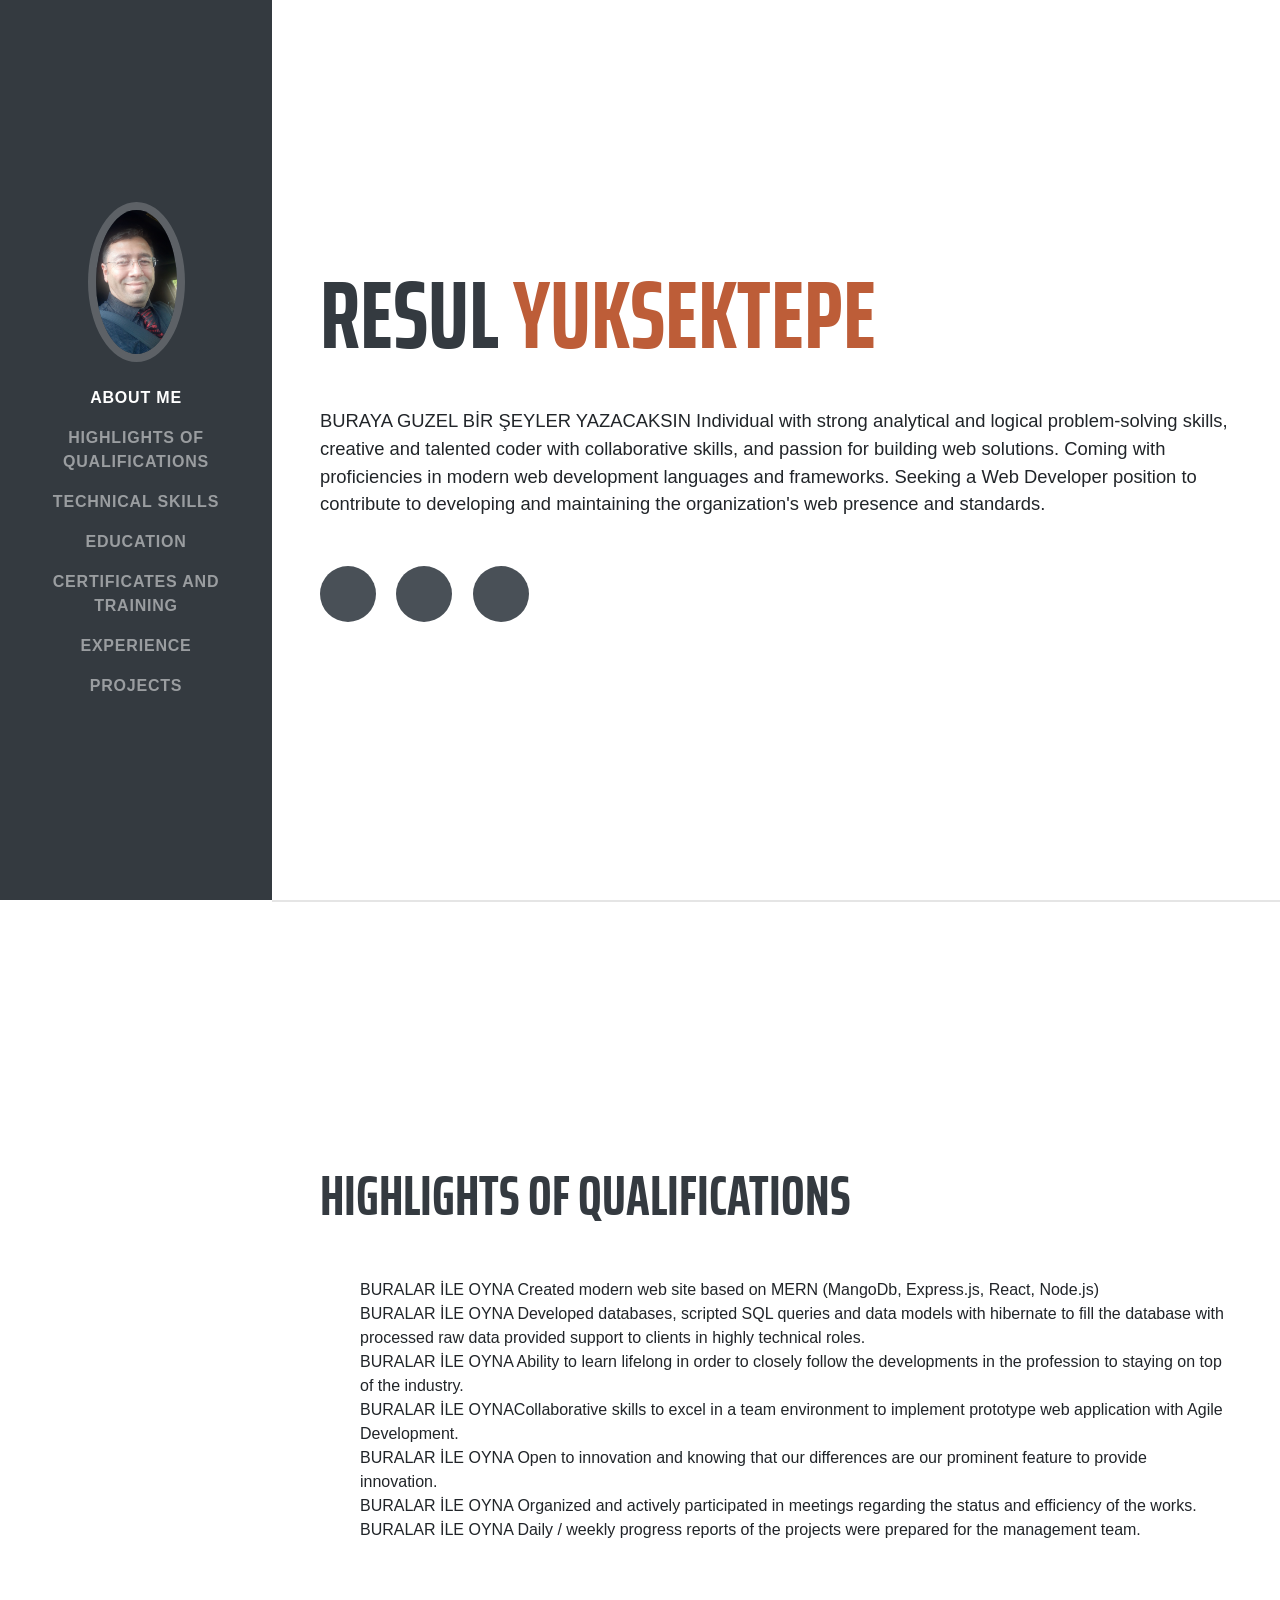
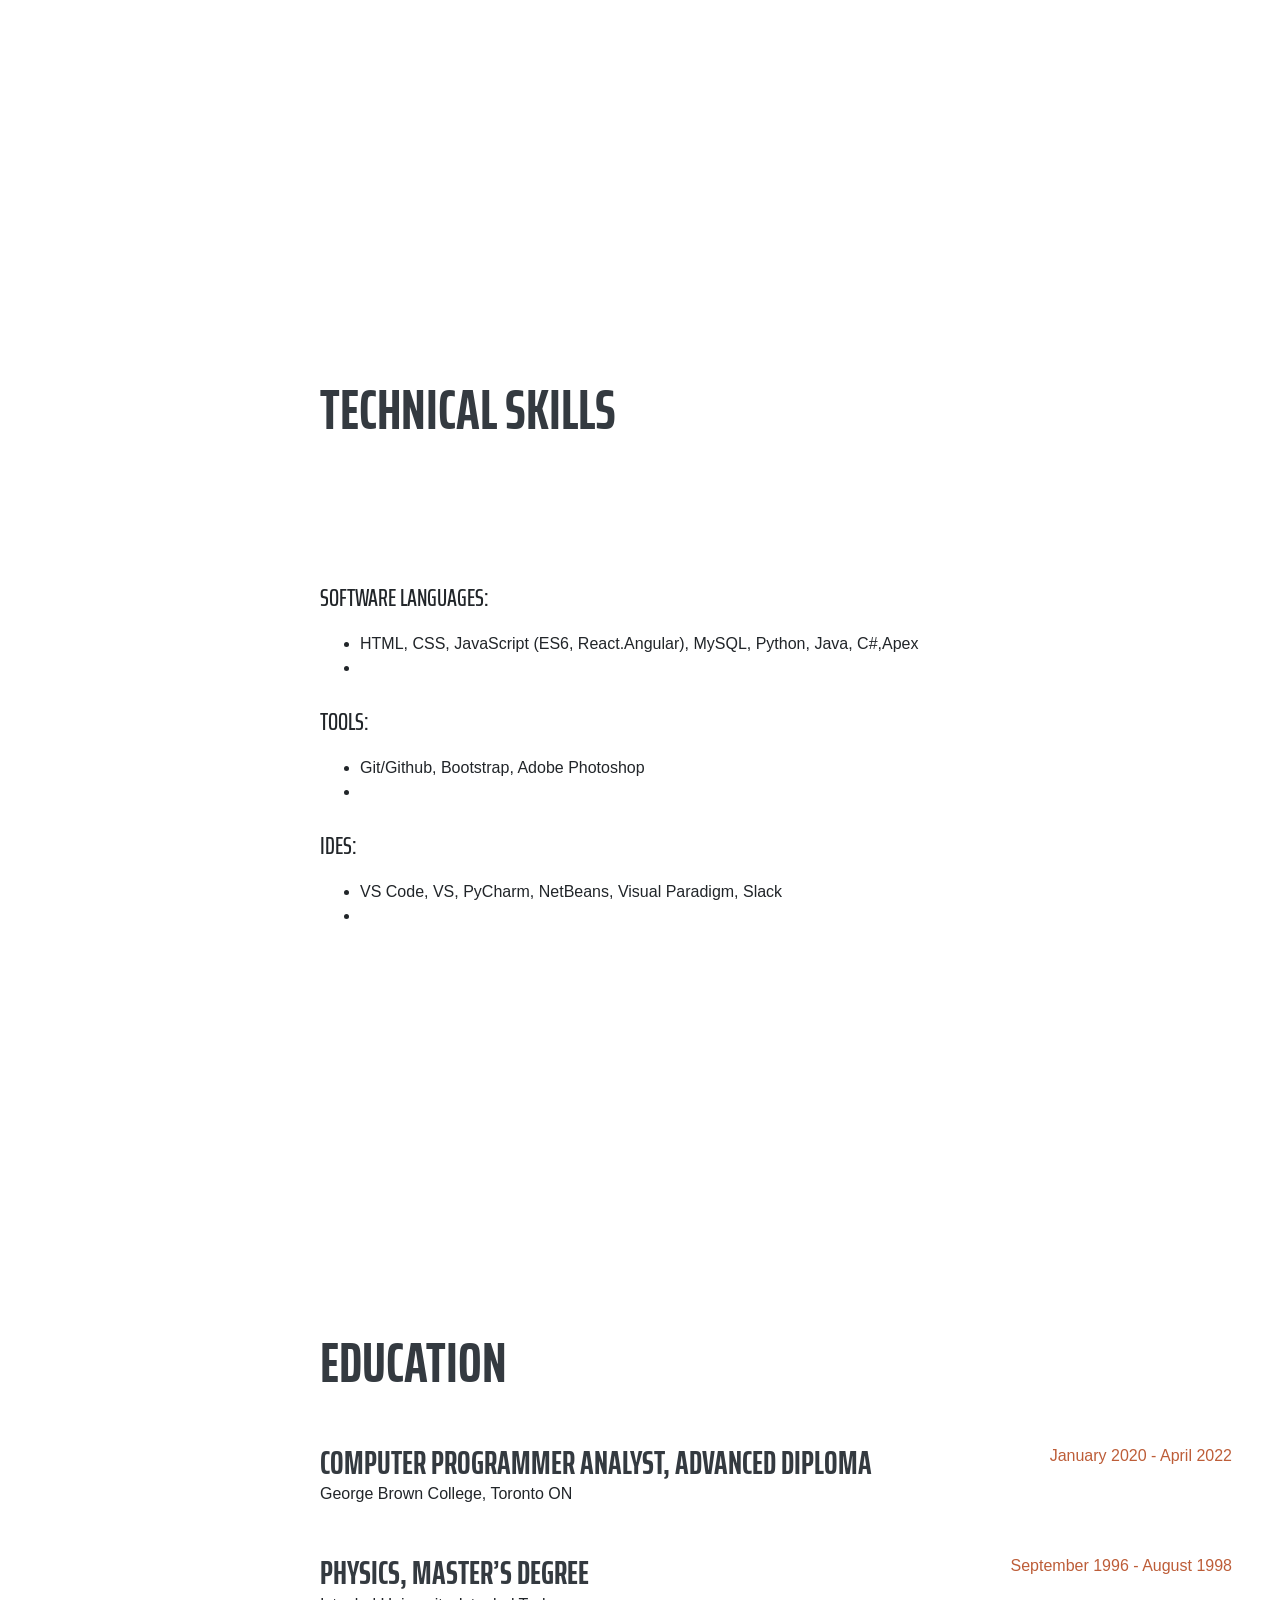
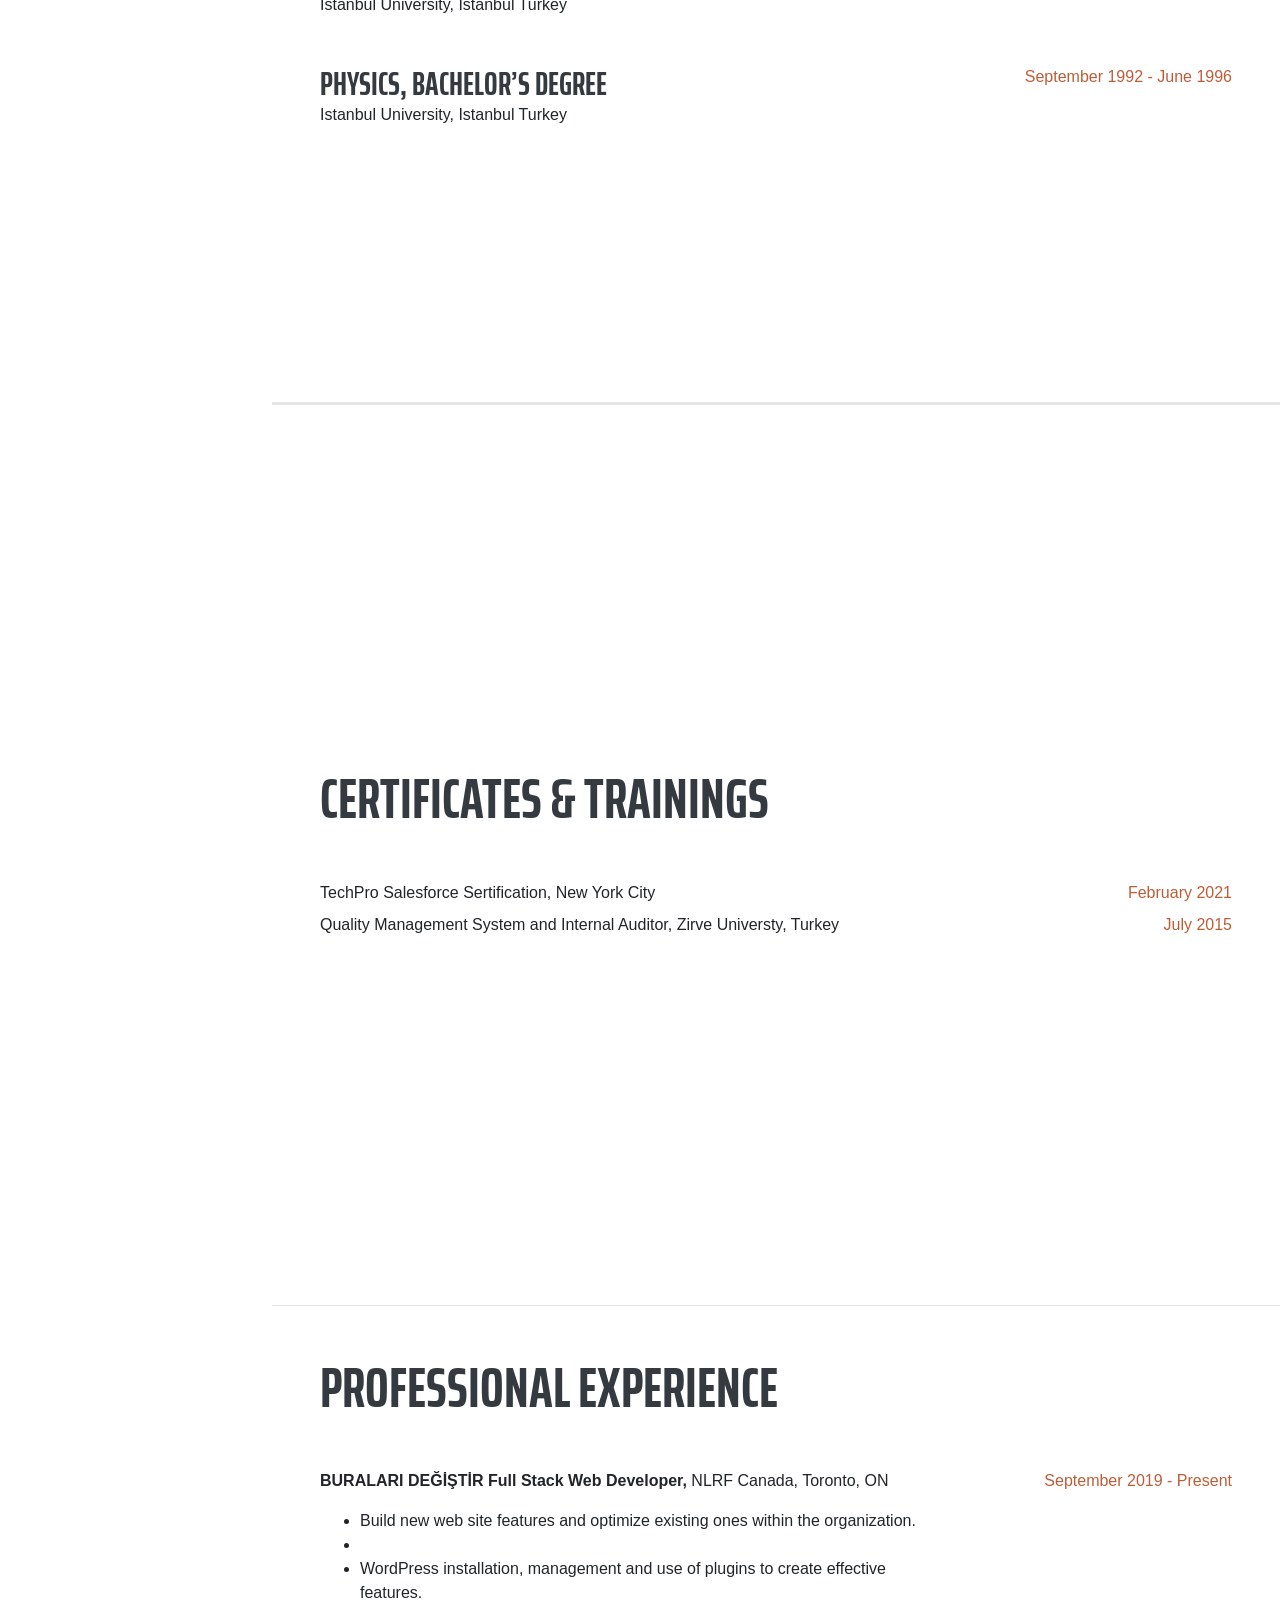
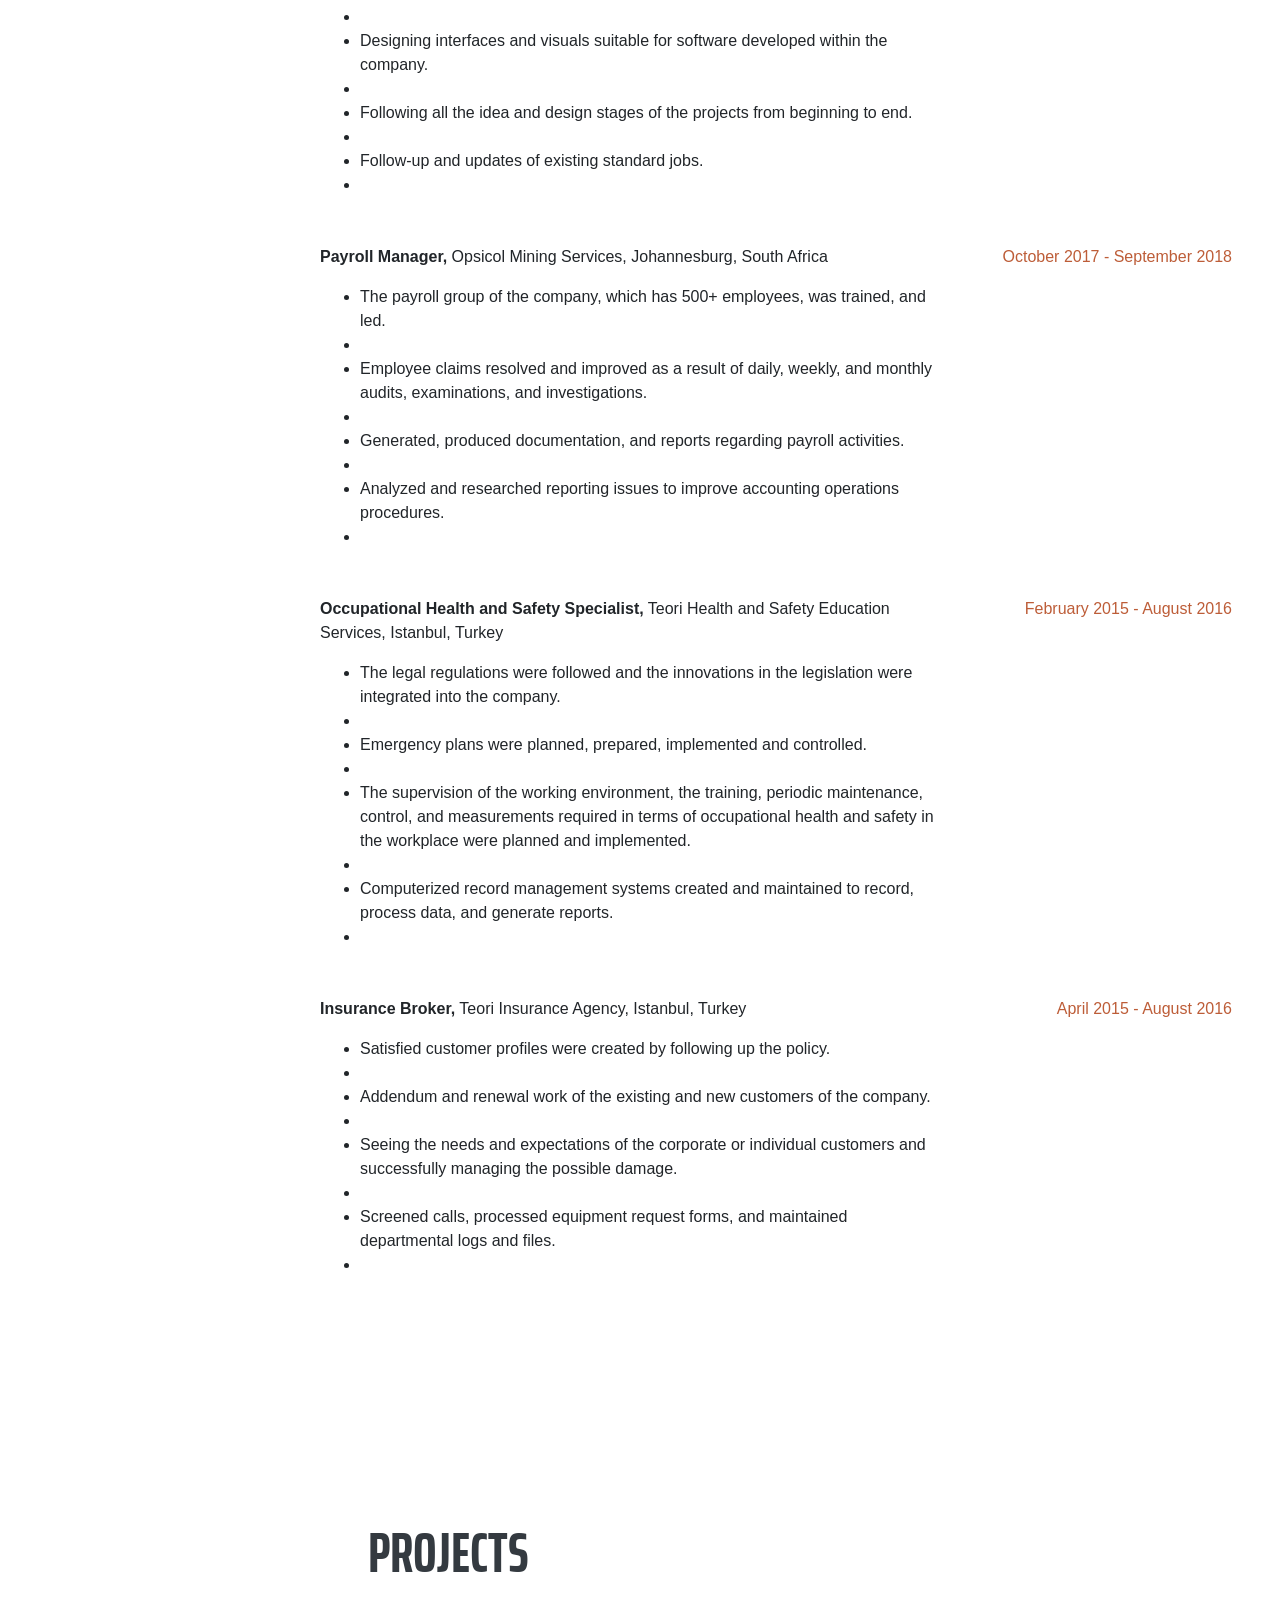
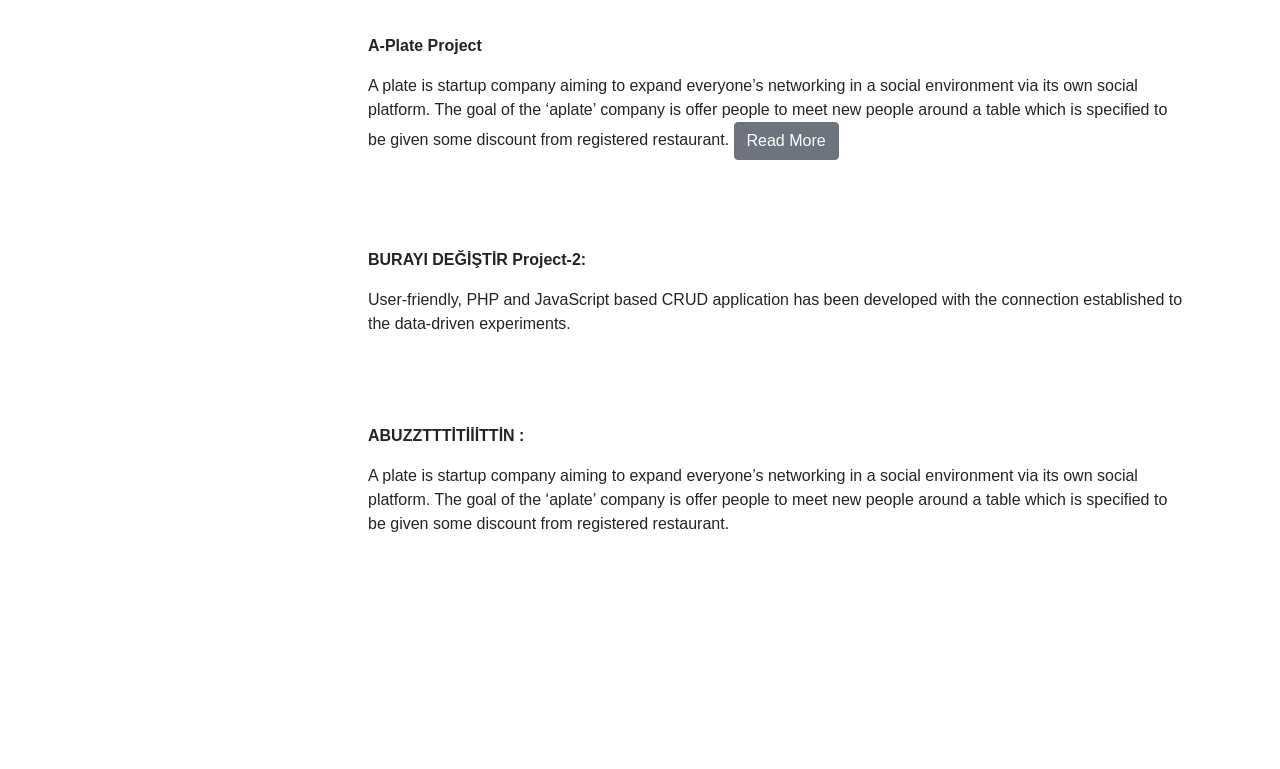
==== index.html @ b8e4f15d "Capstone project" ====
<!DOCTYPE html>
<html lang="en">

<head>

  <meta charset="utf-8">
  <meta name="viewport" content="width=device-width, initial-scale=1, shrink-to-fit=no">
  <meta name="description" content="">
  <meta name="author" content="">

  <title>Resul Yuksektepe</title>

  <!-- Bootstrap core CSS -->
  <link href="vendor/bootstrap/css/bootstrap.min.css" rel="stylesheet">

  <!-- Custom fonts for this template -->
  <link href="https://fonts.googleapis.com/css?family=Saira+Extra+Condensed:500,700" rel="stylesheet">
  <link href="https://fonts.googleapis.com/css?family=Muli:400,400i,800,800i" rel="stylesheet">
  <link href="vendor/fontawesome-free/css/all.min.css" rel="stylesheet">

  <!-- Custom styles for this template -->
  <link href="css/resume.min.css" rel="stylesheet">

</head>

<body id="page-top">

  <nav class="navbar navbar-expand-lg navbar-dark bg-dark fixed-top" id="sideNav">
    <a class="navbar-brand js-scroll-trigger" href="#page-top">
      <span class="d-block d-lg-none">Resul Yuksektepe</span>
      <span class="d-none d-lg-block">
        <img class="img-fluid img-profile rounded-circle mx-auto mb-2" src="img/picture.jfif" alt="">
      </span>
    </a>
    <button class="navbar-toggler" type="button" data-toggle="collapse" data-target="#navbarSupportedContent"
      aria-controls="navbarSupportedContent" aria-expanded="false" aria-label="Toggle navigation">
      <span class="navbar-toggler-icon"></span>
    </button>
    <div class="collapse navbar-collapse" id="navbarSupportedContent">
      <ul class="navbar-nav">
        <li class="nav-item">
          <a class="nav-link js-scroll-trigger" href="#about" >About ME</a>
        </li>
        <li class=" nav-item">
            <a class="nav-link js-scroll-trigger" href="#highlights">Highlights of Qualifications</a>
        </li>
        <li class="nav-item">
          <a class="nav-link js-scroll-trigger" href="#skills">Technical Skills</a>
        </li>

        <li class="nav-item">
          <a class="nav-link js-scroll-trigger" href="#education">Education</a>
        </li>

        <li class="nav-item">
          <a class="nav-link js-scroll-trigger" href="#awards">Certificates and Training</a>
        </li>

        <li class="nav-item">
          <a class="nav-link js-scroll-trigger" href="#experience">Experience</a>
        </li>
        <li class="nav-item">
          <a class="nav-link js-scroll-trigger" href="#projects">Projects</a>
        </li>
      </ul>
    </div>
  </nav>

  <div class="container-fluid p-0">

    <section class="resume-section p-3 p-lg-5 d-flex align-items-center" id="about">
      <div class="w-100">
        <h1 class="mb-0">Resul
          <span class="text-primary">Yuksektepe</span>
        </h1>
        <div class="subheading mb-5">

        </div>
        <p class="lead mb-5">BURAYA GUZEL BİR ŞEYLER YAZACAKSIN Individual with strong analytical and logical problem-solving skills,
          creative and talented coder with collaborative skills, and passion for building web solutions.
          Coming with proficiencies in modern web development languages and frameworks. Seeking a Web
          Developer position to contribute to developing and maintaining the organization's web presence and standards.
        </p>
        <div class="social-icons">
          
          <a href="https://www.linkedin.com/in/resul-y%C3%BCksektepe/" target="_blank">
            <i class="fab fa-linkedin-in"></i>
          </a>
          <a href="https://github.com/2018-Resul" target="_blank">
            <i class="fab fa-github"></i>
          </a>
         
          <a href="mailto:resuly34@gmail.com" target="_blank">
            <i class="fa fa-envelope"></i>
          </a>

        </div>
      </div>
    </section>

    <hr class="m-0">
    <hr class="m-0">

    <section class="resume-section p-3 p-lg-5 d-flex align-items-center" id="highlights">
      <div class="w-100">
        <h2 class="mb-5">HIGHLIGHTS OF QUALIFICATIONS</h2>
        <ul class="fa-ul mb-0">
          <li class="list-inline-item"><i class="fa-li fa fa-check"></i>
           BURALAR İLE OYNA  Created modern web site based on MERN (MangoDb, Express.js, React, Node.js)
          </li>
          <li class="list-inline-item"><i class="fa-li fa fa-check"></i>
            BURALAR İLE OYNA Developed databases, scripted SQL queries and data models with hibernate to fill the database with processed
            raw data provided support to clients in highly technical roles.
          </li>
          <li class="list-inline-item"><i class="fa-li fa fa-check"></i>
            BURALAR İLE OYNA Ability to learn lifelong in order to closely follow the developments in the profession to staying on top of
            the industry.
          </li>

          <li class="list-inline-item"><i class="fa-li fa fa-check"></i>
            BURALAR İLE OYNACollaborative skills to excel in a team environment to implement prototype web application with Agile
            Development.
          </li>
          <li class="list-inline-item"><i class="fa-li fa fa-check"></i>
            BURALAR İLE OYNA Open to innovation and knowing that our differences are our prominent feature to provide innovation.
          </li>

          <li class="list-inline-item"><i class="fa-li fa fa-check"></i>
            BURALAR İLE OYNA Organized and actively participated in meetings regarding the status and efficiency of the works.
          </li>

          <li class="list-inline-item"><i class="fa-li fa fa-check"></i>
            BURALAR İLE OYNA  Daily / weekly progress reports of the projects were prepared for the management team.
          </li>
        </ul>


      </div>
    </section>



    <section class="resume-section p-3 p-lg-5 d-flex align-items-center" id="skills">
      <div class="w-100">
        <h2 class="mb-5">TECHNICAL SKILLS</h2>
        <ul class="list-inline dev-icons">
          <li class="list-inline-item">
            <i class="fab fa-html5"></i>
          </li>
          <li class="list-inline-item">
            <i class="fab fa-css3-alt"></i>
          </li>
          <li class="list-inline-item">
            <i class="fab fa-js-square"></i>
          </li>

          <li class="list-inline-item">
            <i class="fab fa-react"></i>
          </li>
          <li class="list-inline-item">
            <i class="fab fa-node-js"></i>
          </li>

          <li class="list-inline-item">
            <i class="fab fa-wordpress"></i>
          </li>

          <li class="list-inline-item">
            <i class="fa-brands fa-salesforce"></i>
          </li>
        </ul>

        <div class="subheading mb-3">Software Languages:</div>
        <!-- <div class="subheading mb-3">Workflow</div> -->
        <ul class="fa-ul mb-0">
          <li>
            HTML, CSS, JavaScript (ES6, React.Angular), MySQL,  Python, Java, C#,Apex</li>
          <li>


        </ul><br>
        <div class="subheading mb-3">Tools:</div>
        <!-- <div class="subheading mb-3">Workflow</div> -->
        <ul class="fa-ul mb-0">
          <li>
            Git/Github,  Bootstrap, Adobe Photoshop</li>
          <li>

        </ul>
        <br>
        <div class="subheading mb-3">IDEs:</div>
        <!-- <div class="subheading mb-3">Workflow</div> -->
        <ul class="fa-ul mb-0">
          <li>
            VS Code, VS,  PyCharm, NetBeans, Visual Paradigm, Slack</li>
          <li>

        </ul>

      </div>
    </section>


    <section class="resume-section p-3 p-lg-5 d-flex align-items-center" id="education">
      <div class="w-100">
        <h2 class="mb-5">Education</h2>

        <div class="resume-item d-flex flex-column flex-md-row justify-content-between mb-5">
          <div class="resume-content">
            <h3 class="mb-0">Computer Programmer Analyst, Advanced Diploma </h3>

            <div>George Brown College, Toronto ON</div>
         
           

          </div>
          <div class="resume-date text-md-right">
            <span class="text-primary">January 2020 - April 2022</span>
          </div>
        </div>

        <div class="resume-item d-flex flex-column flex-md-row justify-content-between mb-5">
          <div class="resume-content">
            <h3 class="mb-0">Physics, Master’s Degree </h3>
            <div>Istanbul University, Istanbul Turkey </div>

          </div>
          <div class="resume-date text-md-right">
            <span class="text-primary">September 1996 - August 1998</span>
          </div>
        </div>
        <div class="resume-item d-flex flex-column flex-md-row justify-content-between mb-5">
          <div class="resume-content">
            <h3 class="mb-0">Physics, Bachelor’s Degree </h3>
            <div>Istanbul University, Istanbul Turkey </div>

       </div>
          <div class="resume-date text-md-right">
            <span class="text-primary">September 1992 - June 1996</span>
          </div>
        
      </div>
    </section>

    <hr class="m-0">



    <hr class="m-0">


    <hr class="m-0">

    <section class="resume-section p-3 p-lg-5 d-flex align-items-center" id="awards">
      <div class="w-100">
        <h2 class="mb-5">Certificates &amp; Trainings</h2>
        <div class="resume-item d-flex flex-column flex-md-row justify-content-between mb-2">

          <div> <i class="fa-li fa fa-certificate text-warning"></i>
            TechPro Salesforce Sertification, New York City
          </div>
          <div class="resume-date text-md-right">
            <span class="text-primary">February 2021</span>
          </div>
        </div>
        
          
        
        
        <div class="resume-item d-flex flex-column flex-md-row justify-content-between mb-2">
          <div class="resume-content">
            <div> <i class="fa-li fa fa-certificate text-warning"></i>
              Quality Management System and Internal Auditor, Zirve Universty, Turkey
            </div>

          </div>
          <div class="resume-date text-md-right">
            <span class="text-primary">July 2015</span>
          </div>
        </div>

      </div>
    </section>


    <hr class="m-0">


    <section class="resume-section p-3 p-lg-5 d-flex justify-content-center" id="experience">
      <div class="w-100">
        <h2 class="mb-5">PROFESSIONAL EXPERIENCE</h2>

        <div class="resume-item d-flex flex-column flex-md-row justify-content-between mb-5">
          <div class="resume-content">
            <div class="sub mb-3"><strong> BURALARI DEĞİŞTİR Full Stack Web Developer,</strong> NLRF Canada, Toronto, ON</div>
            <ul class="fa-ul mb-0">
              <li><i class=" far fa-circle small"></i>
                Build new web site features and optimize existing ones within the organization.</li>
              <li>
              <li><i class=" far fa-circle small"></i>
                WordPress installation, management and use of plugins to create effective features.</li>
              <li>
              <li><i class=" far fa-circle small"></i>
                Designing interfaces and visuals suitable for software developed within the company.</li>
              <li>
              <li><i class=" far fa-circle small"></i>
                Following all the idea and design stages of the projects from beginning to end.</li>
              <li>
              <li><i class=" far fa-circle small"></i>
                Follow-up and updates of existing standard jobs.</li>
              <li>

            </ul>
          </div>
          <div class="resume-date text-md-right">
            <span class="text-primary">September 2019 - Present</span>
          </div>
        </div>

        <div class="resume-item d-flex flex-column flex-md-row justify-content-between mb-5">
          <div class="resume-content">
            <div class="sub mb-3"><strong> Payroll Manager,</strong> Opsicol Mining Services, Johannesburg, South Africa
            </div>
            <ul class="fa-ul mb-0">
              <li><i class=" far fa-circle small"></i>
                The payroll group of the company, which has 500+ employees, was trained, and led.
              </li>
              <li>
              <li><i class=" far fa-circle small"></i>
                Employee claims resolved and improved as a result of daily, weekly, and monthly audits, examinations,
                and investigations.
              </li>
              <li>
              <li><i class=" far fa-circle small"></i>
                Generated, produced documentation, and reports regarding payroll activities.
              </li>
              <li>
              <li><i class=" far fa-circle small"></i>
                Analyzed and researched reporting issues to improve accounting operations procedures.
              </li>
              <li>


            </ul>
          </div>
          <div class="resume-date text-md-right">
            <span class="text-primary">October 2017 - September 2018</span>
          </div>
        </div>

        <div class="resume-item d-flex flex-column flex-md-row justify-content-between mb-5">
          <div class="resume-content">
            <div class="sub mb-3"><strong> Occupational Health and Safety Specialist,</strong> Teori Health and Safety
              Education Services, Istanbul, Turkey
            </div>
            <ul class="fa-ul mb-0">
              <li><i class=" far fa-circle small"></i>
                The legal regulations were followed and the innovations in the legislation were integrated into the
                company.
              </li>
              <li>
              <li><i class=" far fa-circle small"></i>
                Emergency plans were planned, prepared, implemented and controlled.
              </li>
              <li>
              <li><i class=" far fa-circle small"></i>
                The supervision of the working environment, the training, periodic maintenance,
                control, and measurements required in terms of occupational health and safety in the workplace were
                planned and implemented.
              </li>
              <li>
              <li><i class=" far fa-circle small"></i>
                Computerized record management systems created and maintained to record, process data, and generate
                reports. </li>
              <li>
            </ul>
          </div>
          <div class="resume-date text-md-right">
            <span class="text-primary">February 2015 - August 2016</span>
          </div>
        </div>

        <div class="resume-item d-flex flex-column flex-md-row justify-content-between mb-5">
          <div class="resume-content">
            <div class="sub mb-3"><strong> Insurance Broker,</strong> Teori Insurance Agency, Istanbul, Turkey
            </div>
            <ul class="fa-ul mb-0">
              <li><i class=" far fa-circle small"></i>
                Satisfied customer profiles were created by following up the policy.
              </li>
              <li>
              <li><i class=" far fa-circle small"></i>
                Addendum and renewal work of the existing and new customers of the company.
              </li>
              <li>
              <li><i class=" far fa-circle small"></i>
                Seeing the needs and expectations of the corporate or individual customers and successfully managing the
                possible damage.
              </li>
              <li>
              <li><i class=" far fa-circle small"></i>
                Screened calls, processed equipment request forms, and maintained departmental logs and files. </li>
              <li>
            </ul>
          </div>
          <div class="resume-date text-md-right">
            <span class="text-primary">April 2015 - August 2016</span>
          </div>
        </div>


      </div>

    </section>


    <section class="resume-section p-3 p-lg-5 d-flex align-items-center" id="projects">
     <!--   <div class="w-100">
        <h2 class="mb-5">Interests</h2>
        <p>• Digital Marketing

        </p>
        <p>• E-commerce

        </p>
        <p>• Photoshop

        </p>
        <p>
          • Fishing and Camping

        </p>
        <p>
          • Swimming
        </p>

        <p class="mb-0"> -->
        
          <section class="resume-section p-3 p-lg-5 d-flex align-items-center" id="awards">
            
            
            <div class="w-100">
              <h2 class="mb-5">PROJECTS</h2>

                      <div class="resume-item d-flex flex-column flex-md-row justify-content-between mb-5">
                        <div class="resume-content">
                          <div class="sub mb-3"><strong>A-Plate Project</strong>
                          </div>
                          <p>
                            A plate is startup company aiming to expand everyone’s networking in a social 
                          environment via its own social platform. The goal of the ‘aplate’ company is offer people to meet new people around
                          a table which is specified to be given some discount from registered restaurant.  <a href="./aplate.html"><button type="button" class="btn btn-secondary">Read More</button></a>  </p>
                          
                        <br>
                    </div>
              
                     </div>


                     <div class="resume-item d-flex flex-column flex-md-row justify-content-between mb-5">
                         <div class="resume-content">
                        <div class="sub mb-3"><strong>BURAYI DEĞİŞTİR Project-2:</strong>
                        </div>
                        <p>
                          User-friendly, PHP and JavaScript based CRUD   application has been developed  with the connection established to the data-driven experiments.    </p>
                        
                          <br>
                        </div>
            
                   </div>

                   <div class="resume-item d-flex flex-column flex-md-row justify-content-between mb-5">
                    <div class="resume-content">
                   <div class="sub mb-3"><strong>ABUZZTTTİTİİİTTİN :</strong>
                   </div>
                   <p>
                    A plate is startup company aiming to expand everyone’s networking in a social 
                    environment via its own social platform. The goal of the ‘aplate’ company is offer people to meet new people around
                     a table which is specified to be given some discount from registered restaurant.   </p>
                   
                     <br>
                   </div>
       
                  </div>

            
          
                  
      
            </div>
          </section>

         
    </section>

  </div>

  <!-- Bootstrap core JavaScript -->
  <script src="vendor/jquery/jquery.min.js"></script>
  <script src="vendor/bootstrap/js/bootstrap.bundle.min.js"></script>

  <!-- Plugin JavaScript -->
  <script src="vendor/jquery-easing/jquery.easing.min.js"></script>

  <!-- Custom scripts for this template -->
  <script src="js/resume.min.js"></script>

</body>

</html>
---- css/resume.min.css ----
*/body{font-family:Muli,-apple-system,BlinkMacSystemFont,
    'Segoe UI',Roboto,'Helvetica Neue',Arial,sans-serif,'Apple Color Emoji',
    'Segoe UI Emoji','Segoe UI Symbol','Noto Color Emoji';padding-top:54px;color:#868e96}
    @media (min-width:992px){body{padding-top:0;padding-left:17rem}}
    h1,h2,h3,h4,h5,h6{

        font-family:'Saira Extra Condensed',-apple-system,BlinkMacSystemFont,'Segoe UI',
        Roboto,'Helvetica Neue',Arial,sans-serif,'Apple Color Emoji','Segoe UI Emoji',
        'Segoe UI Symbol','Noto Color Emoji';font-weight:700;text-transform:uppercase;
        color:#343a40}h1{font-size:6rem;line-height:5.5rem}
        h2{font-size:3.5rem}
        h3{font-size:2rem}
        p.lead{font-size:1.15rem;font-weight:400}
        .subheading{text-transform:uppercase;font-weight:500;
        font-family:'Saira Extra Condensed',-apple-system,BlinkMacSystemFont,'Segoe UI',
        Roboto,'Helvetica Neue',Arial,sans-serif,'Apple Color Emoji','Segoe UI Emoji',
        'Segoe UI Symbol','Noto Color Emoji';
        font-size:1.5rem}
        .social-icons a{display:inline-block;
            height:3.5rem;
            width:3.5rem;background-color:#495057;
            color:#fff!important;
            border-radius:100%;
            text-align: center;
            font-size:1.5rem;
            line-height:3.5rem;
            margin-right:1rem}
            .social-icons 
            a:last-child{margin-right:0}
            .social-icons a:hover{background-color:#bd5d38}
            .dev-icons{font-size:3rem}.dev-icons .list-inline-item 
            i:hover{color:#bd5d38}#sideNav .navbar-nav .nav-item 
            .nav-link{font-weight:800;letter-spacing:.05rem;text-transform:uppercase}
            #sideNav .navbar-toggler:focus{outline-color:#d48a6e}
            @media (min-width:992px){#sideNav{text-align:center;
                position:fixed;top:0;left:0;display:flex;
                flex-direction:column;width:17rem;height:100vh}
                #sideNav .navbar-brand{display:flex;margin:auto auto 0;padding:.5rem}
                #sideNav .navbar-brand .img-profile{max-width:10rem;max-height:10rem;border:.5rem solid rgba(255,255,255,.2)}
                #sideNav .navbar-collapse{display:flex;align-items:flex-start;flex-grow:0;width:100%;margin-bottom:auto}#sideNav 
                .navbar-collapse .navbar-nav{flex-direction:column;width:100%}#sideNav .navbar-collapse .navbar-nav .nav-item{display:block}
                #sideNav .navbar-collapse .navbar-nav .nav-item .nav-link{display:block}}section.resume-section{padding-top:5rem!important;padding-bottom:5rem!important;max-width:75rem}
                section.resume-section .resume-item .resume-date{min-width:none}
                @media (min-width:768px){
                    section.resume-section{min-height:100vh}section.resume-section 
                    .resume-item .resume-date{min-width:18rem}}
                    @media (min-width:992px){section.resume-section{padding-top:3rem!important;padding-bottom:3rem!important}}
                    .bg-primary{background-color:#bd5d38!important}.text-primary{color:#bd5d38!important}a{color:#bd5d38}
            a:active,a:focus,
            a:hover{color:#824027}
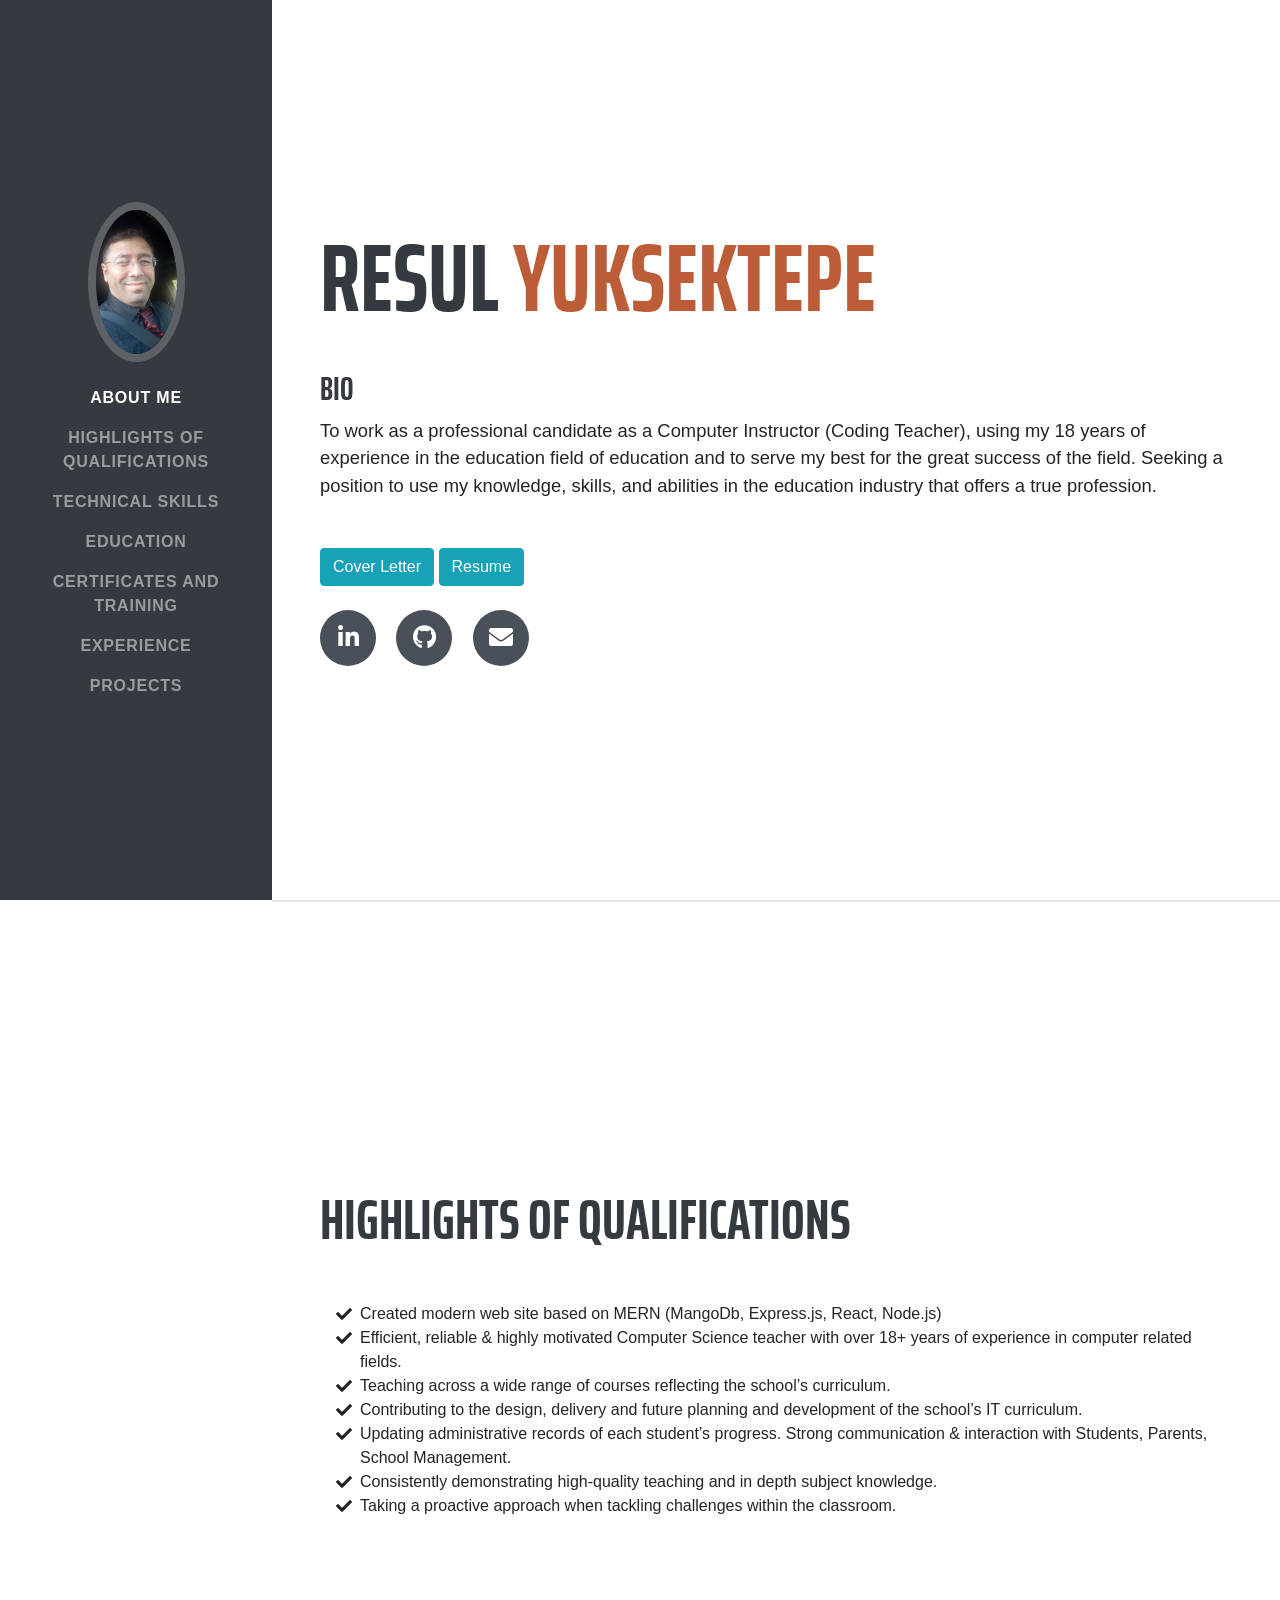
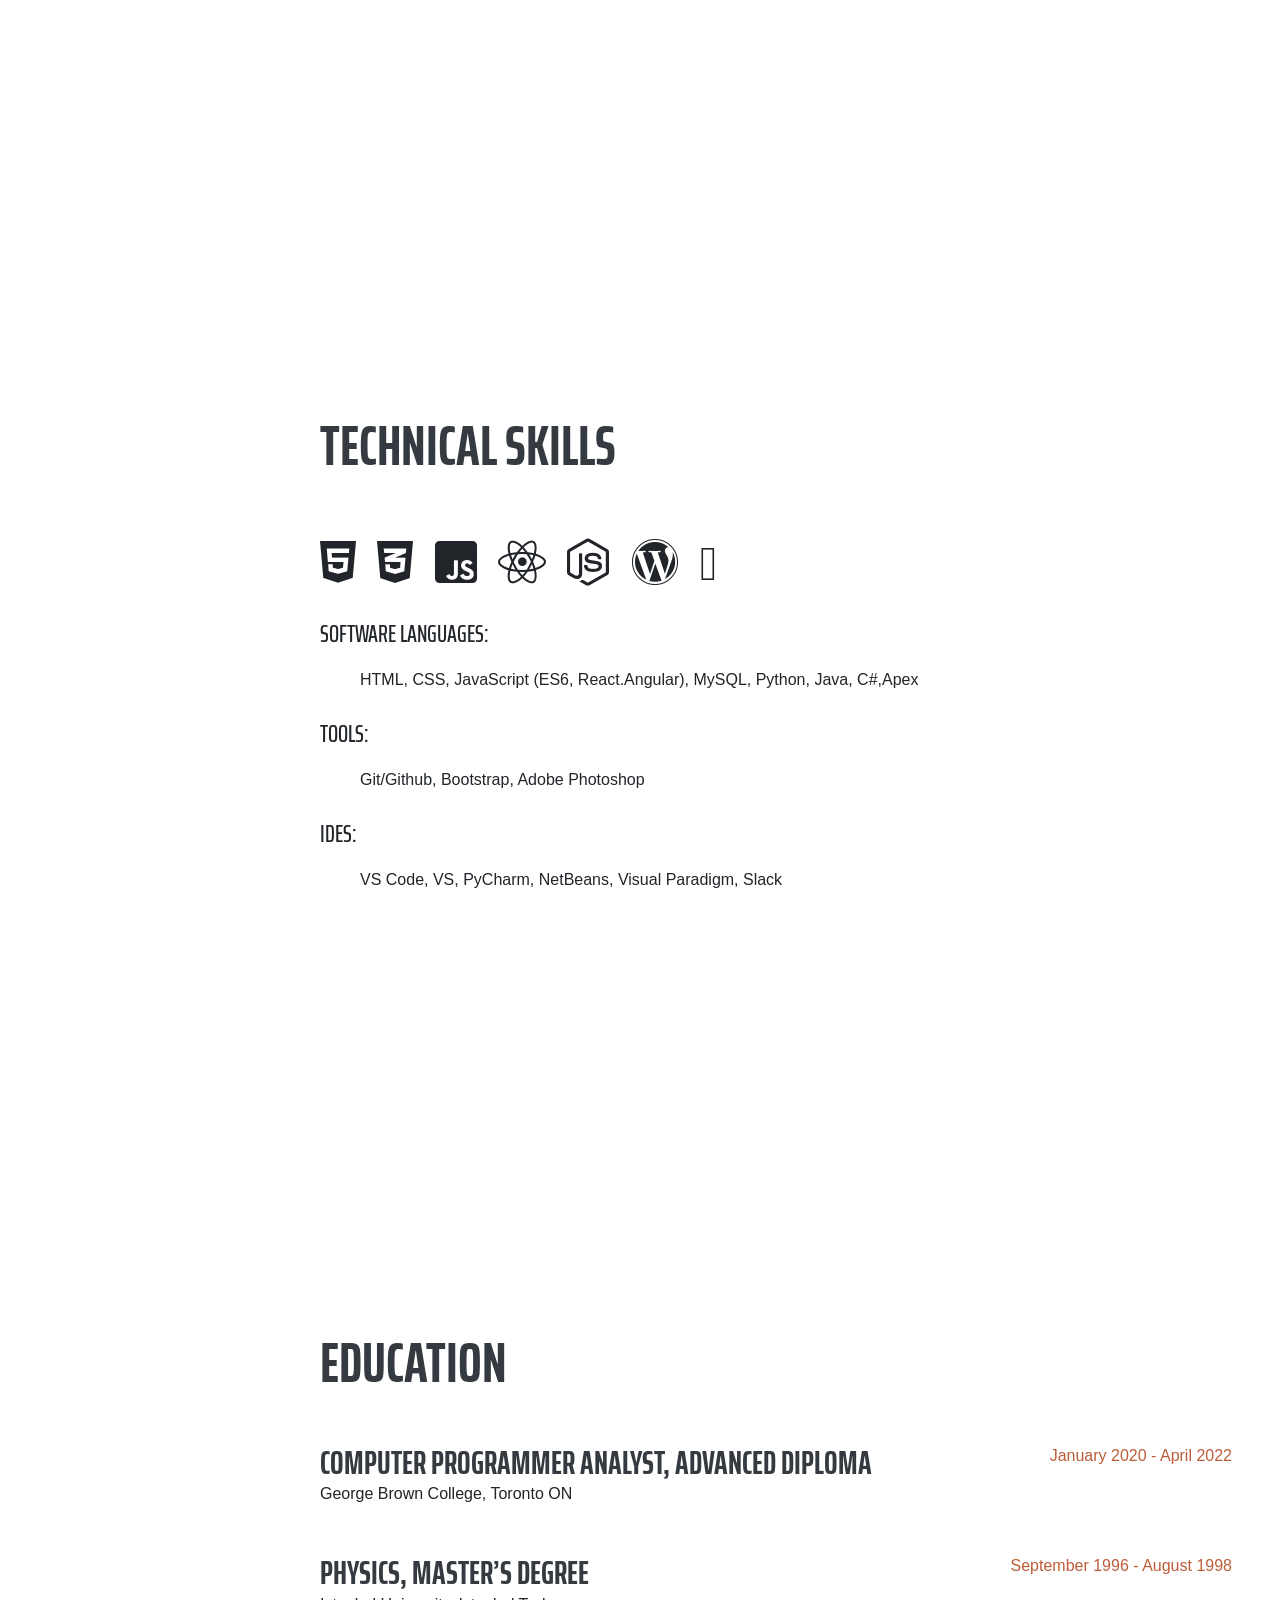
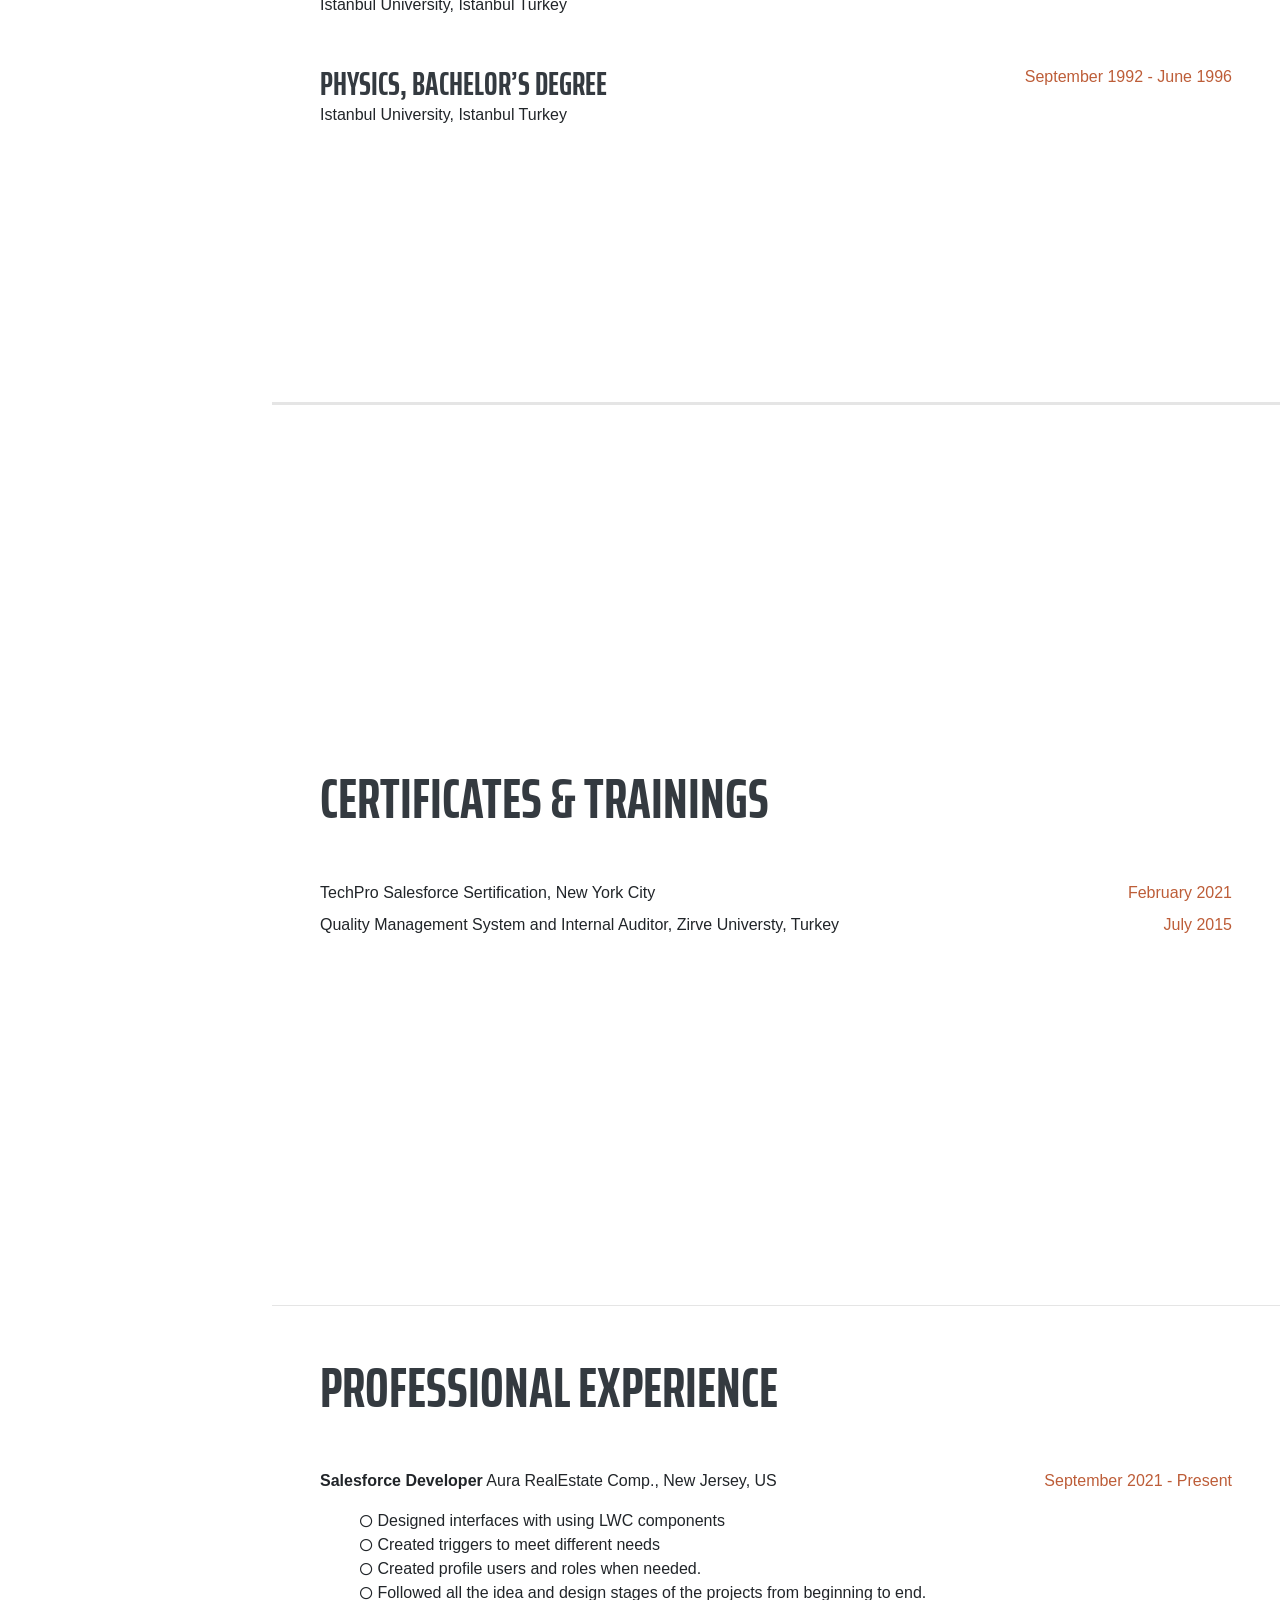
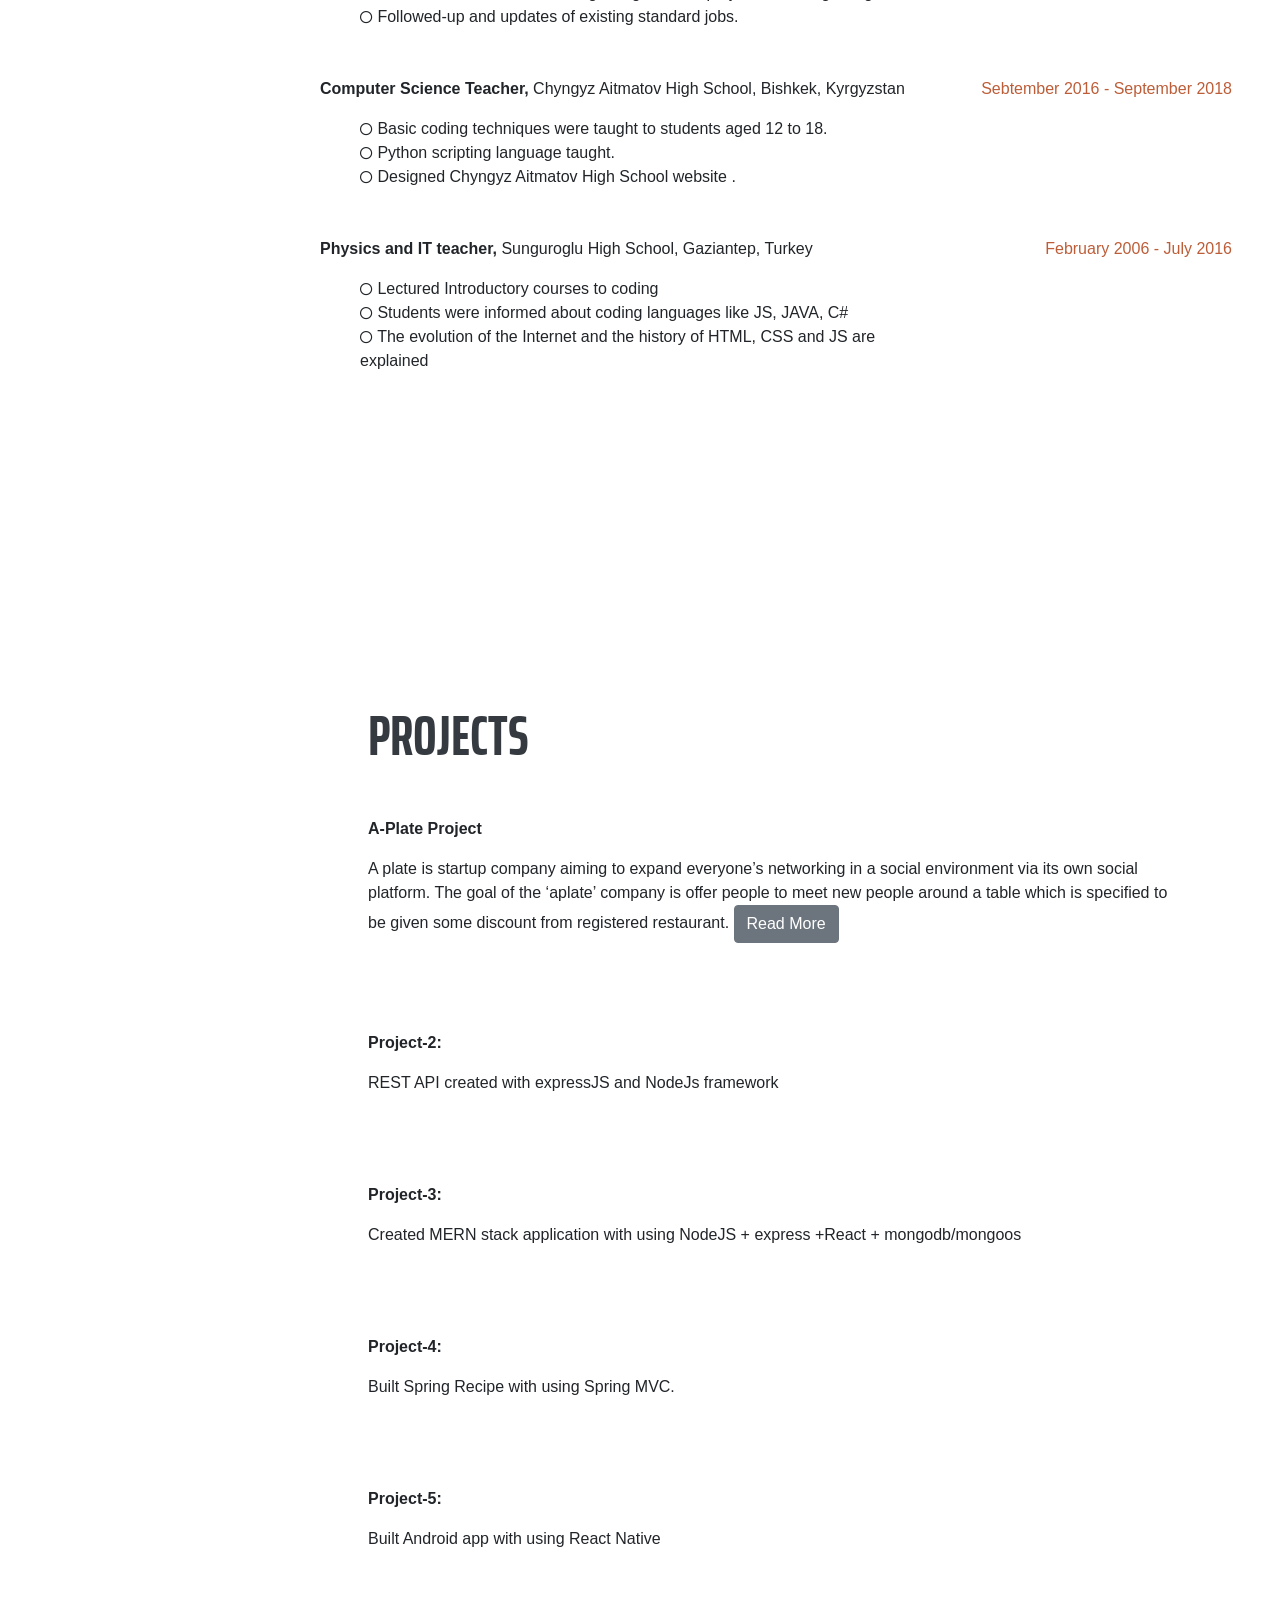
==== commit 8d563afa: "last commit" ====
--- a/index.html
+++ b/index.html
@@ -73,14 +73,20 @@
         <h1 class="mb-0">Resul
           <span class="text-primary">Yuksektepe</span>
         </h1>
+
+     
         <div class="subheading mb-5">
-
-        </div>
-        <p class="lead mb-5">BURAYA GUZEL BİR ŞEYLER YAZACAKSIN Individual with strong analytical and logical problem-solving skills,
-          creative and talented coder with collaborative skills, and passion for building web solutions.
-          Coming with proficiencies in modern web development languages and frameworks. Seeking a Web
-          Developer position to contribute to developing and maintaining the organization's web presence and standards.
+         
+        </div>
+        <h3>Bio </h3> 
+        <p class="lead mb-5">To work as a professional candidate as a Computer Instructor (Coding Teacher), using my
+           18 years of experience in the education field of education and to serve my best for the great success of the field.
+           Seeking a position to use my knowledge, skills, and abilities in the education industry that offers a true profession.
         </p>
+      <a href="./bio/CoverLetter.pdf">  <button type="button" class="btn btn-info">Cover Letter</button>  </a>  
+      <a href="./bio/Resume.pdf">  <button type="button" class="btn btn-info">Resume </button>    </a> 
+      <br/>
+      <br/>
         <div class="social-icons">
           
           <a href="https://www.linkedin.com/in/resul-y%C3%BCksektepe/" target="_blank">
@@ -106,31 +112,28 @@
         <h2 class="mb-5">HIGHLIGHTS OF QUALIFICATIONS</h2>
         <ul class="fa-ul mb-0">
           <li class="list-inline-item"><i class="fa-li fa fa-check"></i>
-           BURALAR İLE OYNA  Created modern web site based on MERN (MangoDb, Express.js, React, Node.js)
-          </li>
-          <li class="list-inline-item"><i class="fa-li fa fa-check"></i>
-            BURALAR İLE OYNA Developed databases, scripted SQL queries and data models with hibernate to fill the database with processed
-            raw data provided support to clients in highly technical roles.
-          </li>
-          <li class="list-inline-item"><i class="fa-li fa fa-check"></i>
-            BURALAR İLE OYNA Ability to learn lifelong in order to closely follow the developments in the profession to staying on top of
-            the industry.
-          </li>
-
-          <li class="list-inline-item"><i class="fa-li fa fa-check"></i>
-            BURALAR İLE OYNACollaborative skills to excel in a team environment to implement prototype web application with Agile
-            Development.
-          </li>
-          <li class="list-inline-item"><i class="fa-li fa fa-check"></i>
-            BURALAR İLE OYNA Open to innovation and knowing that our differences are our prominent feature to provide innovation.
-          </li>
-
-          <li class="list-inline-item"><i class="fa-li fa fa-check"></i>
-            BURALAR İLE OYNA Organized and actively participated in meetings regarding the status and efficiency of the works.
-          </li>
-
-          <li class="list-inline-item"><i class="fa-li fa fa-check"></i>
-            BURALAR İLE OYNA  Daily / weekly progress reports of the projects were prepared for the management team.
+           Created modern web site based on MERN (MangoDb, Express.js, React, Node.js)
+          </li>
+          <li class="list-inline-item"><i class="fa-li fa fa-check"></i>
+            Efficient, reliable & highly motivated Computer Science teacher with over 18+ years of experience in computer related fields.
+          </li>
+          <li class="list-inline-item"><i class="fa-li fa fa-check"></i>
+            Teaching across a wide range of courses reflecting the school’s curriculum.
+         </li>
+
+          <li class="list-inline-item"><i class="fa-li fa fa-check"></i>
+            Contributing to the design, delivery and future planning and development of the school’s IT curriculum.
+          </li>
+          <li class="list-inline-item"><i class="fa-li fa fa-check"></i>
+            Updating administrative records of each student’s progress. Strong communication & interaction with Students, Parents, School Management.
+          </li>
+
+          <li class="list-inline-item"><i class="fa-li fa fa-check"></i>
+            Consistently demonstrating high-quality teaching and in depth subject knowledge.
+          </li>
+
+          <li class="list-inline-item"><i class="fa-li fa fa-check"></i>
+            Taking a proactive approach when tackling challenges within the classroom.
           </li>
         </ul>
 
@@ -292,119 +295,79 @@
 
         <div class="resume-item d-flex flex-column flex-md-row justify-content-between mb-5">
           <div class="resume-content">
-            <div class="sub mb-3"><strong> BURALARI DEĞİŞTİR Full Stack Web Developer,</strong> NLRF Canada, Toronto, ON</div>
+            <div class="sub mb-3"><strong> Salesforce Developer</strong> Aura RealEstate Comp., New Jersey, US</div>
             <ul class="fa-ul mb-0">
               <li><i class=" far fa-circle small"></i>
-                Build new web site features and optimize existing ones within the organization.</li>
-              <li>
-              <li><i class=" far fa-circle small"></i>
-                WordPress installation, management and use of plugins to create effective features.</li>
-              <li>
-              <li><i class=" far fa-circle small"></i>
-                Designing interfaces and visuals suitable for software developed within the company.</li>
-              <li>
-              <li><i class=" far fa-circle small"></i>
-                Following all the idea and design stages of the projects from beginning to end.</li>
-              <li>
-              <li><i class=" far fa-circle small"></i>
-                Follow-up and updates of existing standard jobs.</li>
+                Designed interfaces with using LWC components </li>
+              <li>
+              <li><i class=" far fa-circle small"></i>
+                Created triggers to meet different needs</li>
+              <li>
+              <li><i class=" far fa-circle small"></i>
+                Created profile users and roles when needed.</li>
+              <li>
+              <li><i class=" far fa-circle small"></i>
+                Followed all the idea and design stages of the projects from beginning to end.</li>
+              <li>
+              <li><i class=" far fa-circle small"></i>
+                Followed-up and updates of existing standard jobs.</li>
               <li>
 
             </ul>
           </div>
           <div class="resume-date text-md-right">
-            <span class="text-primary">September 2019 - Present</span>
-          </div>
-        </div>
-
-        <div class="resume-item d-flex flex-column flex-md-row justify-content-between mb-5">
-          <div class="resume-content">
-            <div class="sub mb-3"><strong> Payroll Manager,</strong> Opsicol Mining Services, Johannesburg, South Africa
+            <span class="text-primary">September 2021 - Present</span>
+          </div>
+        </div>
+
+        <div class="resume-item d-flex flex-column flex-md-row justify-content-between mb-5">
+          <div class="resume-content">
+            <div class="sub mb-3"><strong> Computer Science Teacher,</strong> Chyngyz Aitmatov High School, Bishkek, Kyrgyzstan
             </div>
             <ul class="fa-ul mb-0">
               <li><i class=" far fa-circle small"></i>
-                The payroll group of the company, which has 500+ employees, was trained, and led.
-              </li>
-              <li>
-              <li><i class=" far fa-circle small"></i>
-                Employee claims resolved and improved as a result of daily, weekly, and monthly audits, examinations,
-                and investigations.
-              </li>
-              <li>
-              <li><i class=" far fa-circle small"></i>
-                Generated, produced documentation, and reports regarding payroll activities.
-              </li>
-              <li>
-              <li><i class=" far fa-circle small"></i>
-                Analyzed and researched reporting issues to improve accounting operations procedures.
-              </li>
+                Basic coding techniques were taught to students aged 12 to 18.
+              </li>
+              <li>
+              <li><i class=" far fa-circle small"></i>
+                Python scripting language taught.
+              </li>
+              <li>
+              <li><i class=" far fa-circle small"></i>
+                Designed Chyngyz Aitmatov High School website .
+              </li>
+              <li>
+             
               <li>
 
 
             </ul>
           </div>
           <div class="resume-date text-md-right">
-            <span class="text-primary">October 2017 - September 2018</span>
-          </div>
-        </div>
-
-        <div class="resume-item d-flex flex-column flex-md-row justify-content-between mb-5">
-          <div class="resume-content">
-            <div class="sub mb-3"><strong> Occupational Health and Safety Specialist,</strong> Teori Health and Safety
-              Education Services, Istanbul, Turkey
+            <span class="text-primary">Sebtember 2016 - September 2018</span>
+          </div>
+        </div>
+
+        <div class="resume-item d-flex flex-column flex-md-row justify-content-between mb-5">
+          <div class="resume-content">
+            <div class="sub mb-3"><strong> Physics and IT teacher,</strong>  Sunguroglu High School, Gaziantep, Turkey
             </div>
             <ul class="fa-ul mb-0">
               <li><i class=" far fa-circle small"></i>
-                The legal regulations were followed and the innovations in the legislation were integrated into the
-                company.
-              </li>
-              <li>
-              <li><i class=" far fa-circle small"></i>
-                Emergency plans were planned, prepared, implemented and controlled.
-              </li>
-              <li>
-              <li><i class=" far fa-circle small"></i>
-                The supervision of the working environment, the training, periodic maintenance,
-                control, and measurements required in terms of occupational health and safety in the workplace were
-                planned and implemented.
-              </li>
-              <li>
-              <li><i class=" far fa-circle small"></i>
-                Computerized record management systems created and maintained to record, process data, and generate
-                reports. </li>
-              <li>
+                Lectured Introductory courses to coding
+              </li>
+
+              <li><i class=" far fa-circle small"></i>
+                Students were informed about coding languages like JS, JAVA, C#
+              </li>
+              
+              <li><i class=" far fa-circle small"></i>
+                The evolution of the Internet and the history of HTML, CSS and JS are explained
+              </li>
             </ul>
           </div>
           <div class="resume-date text-md-right">
-            <span class="text-primary">February 2015 - August 2016</span>
-          </div>
-        </div>
-
-        <div class="resume-item d-flex flex-column flex-md-row justify-content-between mb-5">
-          <div class="resume-content">
-            <div class="sub mb-3"><strong> Insurance Broker,</strong> Teori Insurance Agency, Istanbul, Turkey
-            </div>
-            <ul class="fa-ul mb-0">
-              <li><i class=" far fa-circle small"></i>
-                Satisfied customer profiles were created by following up the policy.
-              </li>
-              <li>
-              <li><i class=" far fa-circle small"></i>
-                Addendum and renewal work of the existing and new customers of the company.
-              </li>
-              <li>
-              <li><i class=" far fa-circle small"></i>
-                Seeing the needs and expectations of the corporate or individual customers and successfully managing the
-                possible damage.
-              </li>
-              <li>
-              <li><i class=" far fa-circle small"></i>
-                Screened calls, processed equipment request forms, and maintained departmental logs and files. </li>
-              <li>
-            </ul>
-          </div>
-          <div class="resume-date text-md-right">
-            <span class="text-primary">April 2015 - August 2016</span>
+            <span class="text-primary">February 2006 - July 2016</span>
           </div>
         </div>
 
@@ -415,26 +378,7 @@
 
 
     <section class="resume-section p-3 p-lg-5 d-flex align-items-center" id="projects">
-     <!--   <div class="w-100">
-        <h2 class="mb-5">Interests</h2>
-        <p>• Digital Marketing
-
-        </p>
-        <p>• E-commerce
-
-        </p>
-        <p>• Photoshop
-
-        </p>
-        <p>
-          • Fishing and Camping
-
-        </p>
-        <p>
-          • Swimming
-        </p>
-
-        <p class="mb-0"> -->
+    
         
           <section class="resume-section p-3 p-lg-5 d-flex align-items-center" id="awards">
             
@@ -459,10 +403,10 @@
 
                      <div class="resume-item d-flex flex-column flex-md-row justify-content-between mb-5">
                          <div class="resume-content">
-                        <div class="sub mb-3"><strong>BURAYI DEĞİŞTİR Project-2:</strong>
+                        <div class="sub mb-3"><strong> Project-2:</strong>
                         </div>
                         <p>
-                          User-friendly, PHP and JavaScript based CRUD   application has been developed  with the connection established to the data-driven experiments.    </p>
+                         REST API created with  expressJS and NodeJs framework    </p>
                         
                           <br>
                         </div>
@@ -471,23 +415,37 @@
 
                    <div class="resume-item d-flex flex-column flex-md-row justify-content-between mb-5">
                     <div class="resume-content">
-                   <div class="sub mb-3"><strong>ABUZZTTTİTİİİTTİN :</strong>
+                   <div class="sub mb-3"><strong>Project-3:</strong>
                    </div>
                    <p>
-                    A plate is startup company aiming to expand everyone’s networking in a social 
-                    environment via its own social platform. The goal of the ‘aplate’ company is offer people to meet new people around
-                     a table which is specified to be given some discount from registered restaurant.   </p>
+                    Created MERN stack application with using NodeJS + express +React +  mongodb/mongoos     </p>
                    
                      <br>
                    </div>
+                                  
        
                   </div>
 
-            
-          
-                  
-      
+                  <div class="resume-item d-flex flex-column flex-md-row justify-content-between mb-5">
+                    <div class="resume-content">
+                   <div class="sub mb-3"><strong>Project-4:</strong>
+                   </div>
+                   <p>
+                    Built Spring Recipe with using Spring MVC.    </p>
+                   
+                     <br>
+                   </div>
+           
             </div>
+            <div class="resume-item d-flex flex-column flex-md-row justify-content-between mb-5">
+              <div class="resume-content">
+             <div class="sub mb-3"><strong>Project-5:</strong>
+             </div>
+             <p>
+              Built Android app with using React Native   </p>
+             
+               <br>
+             </div>
           </section>
 
          
